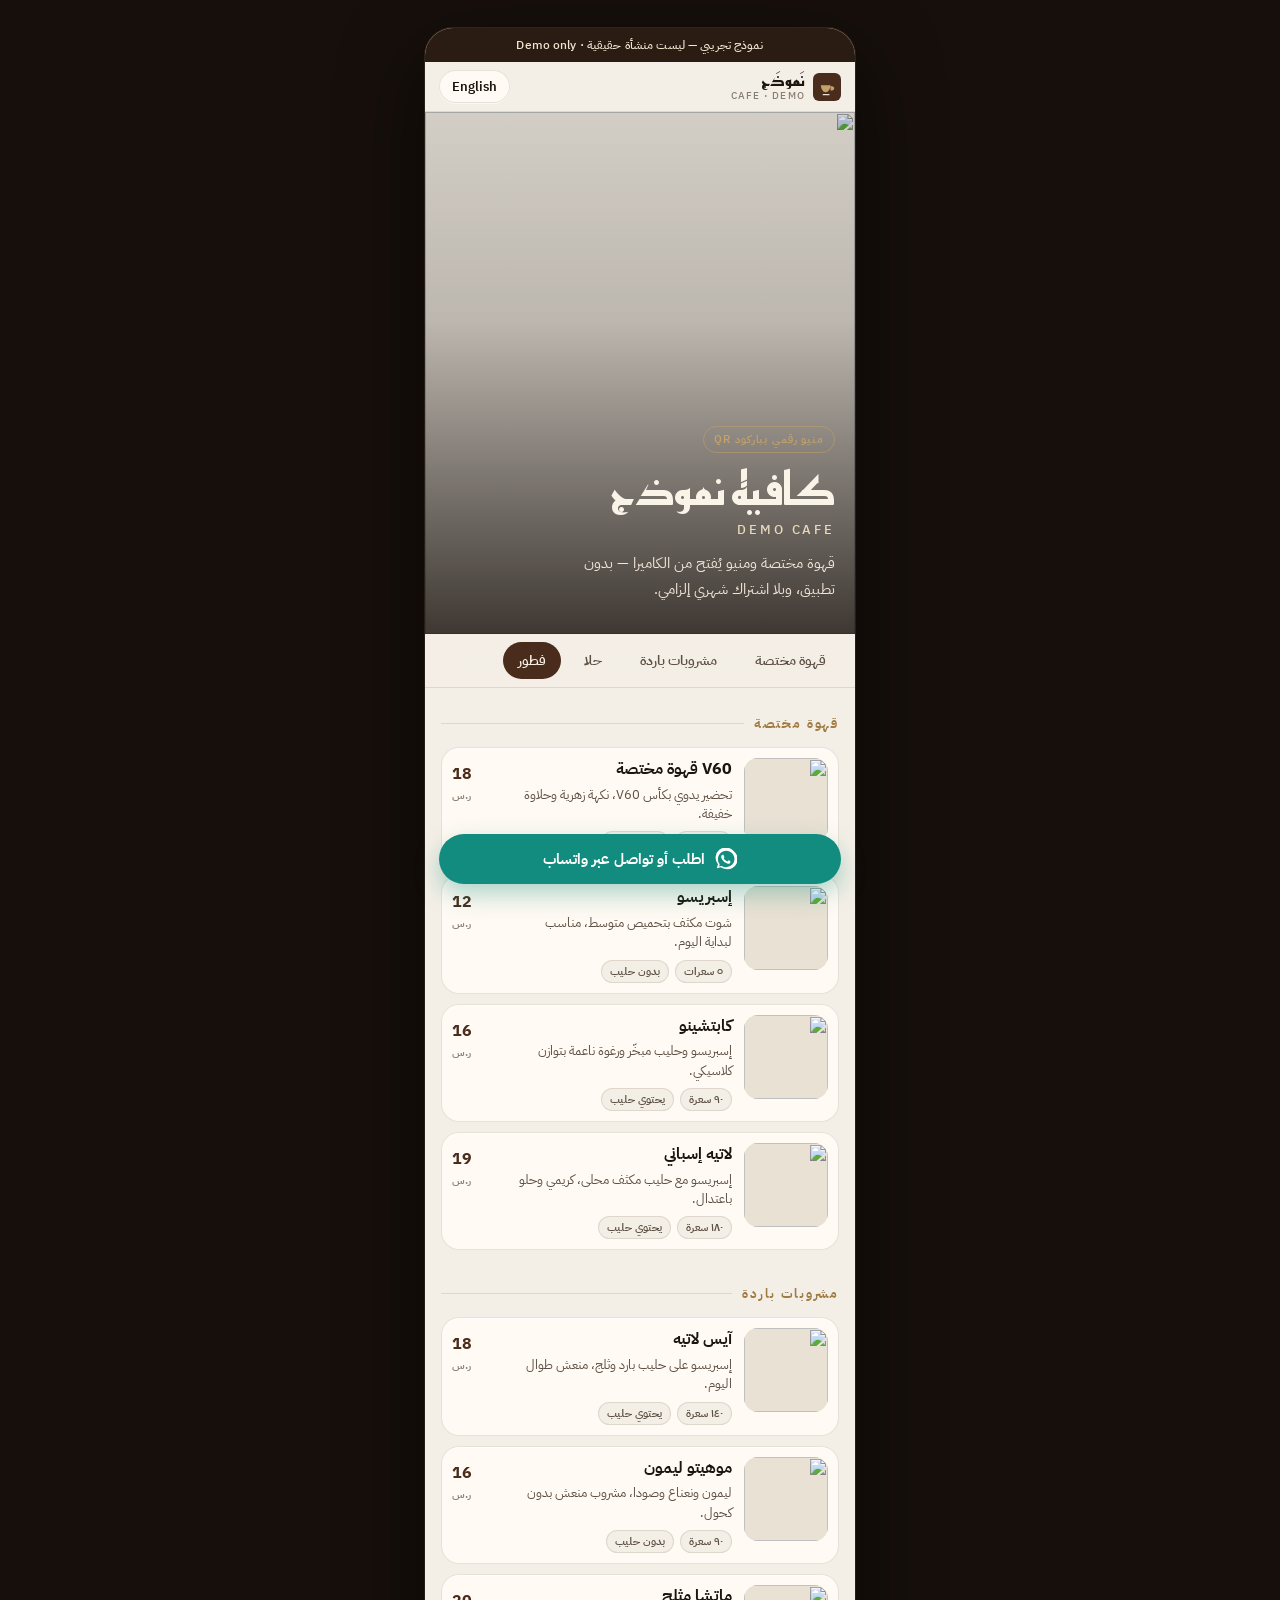
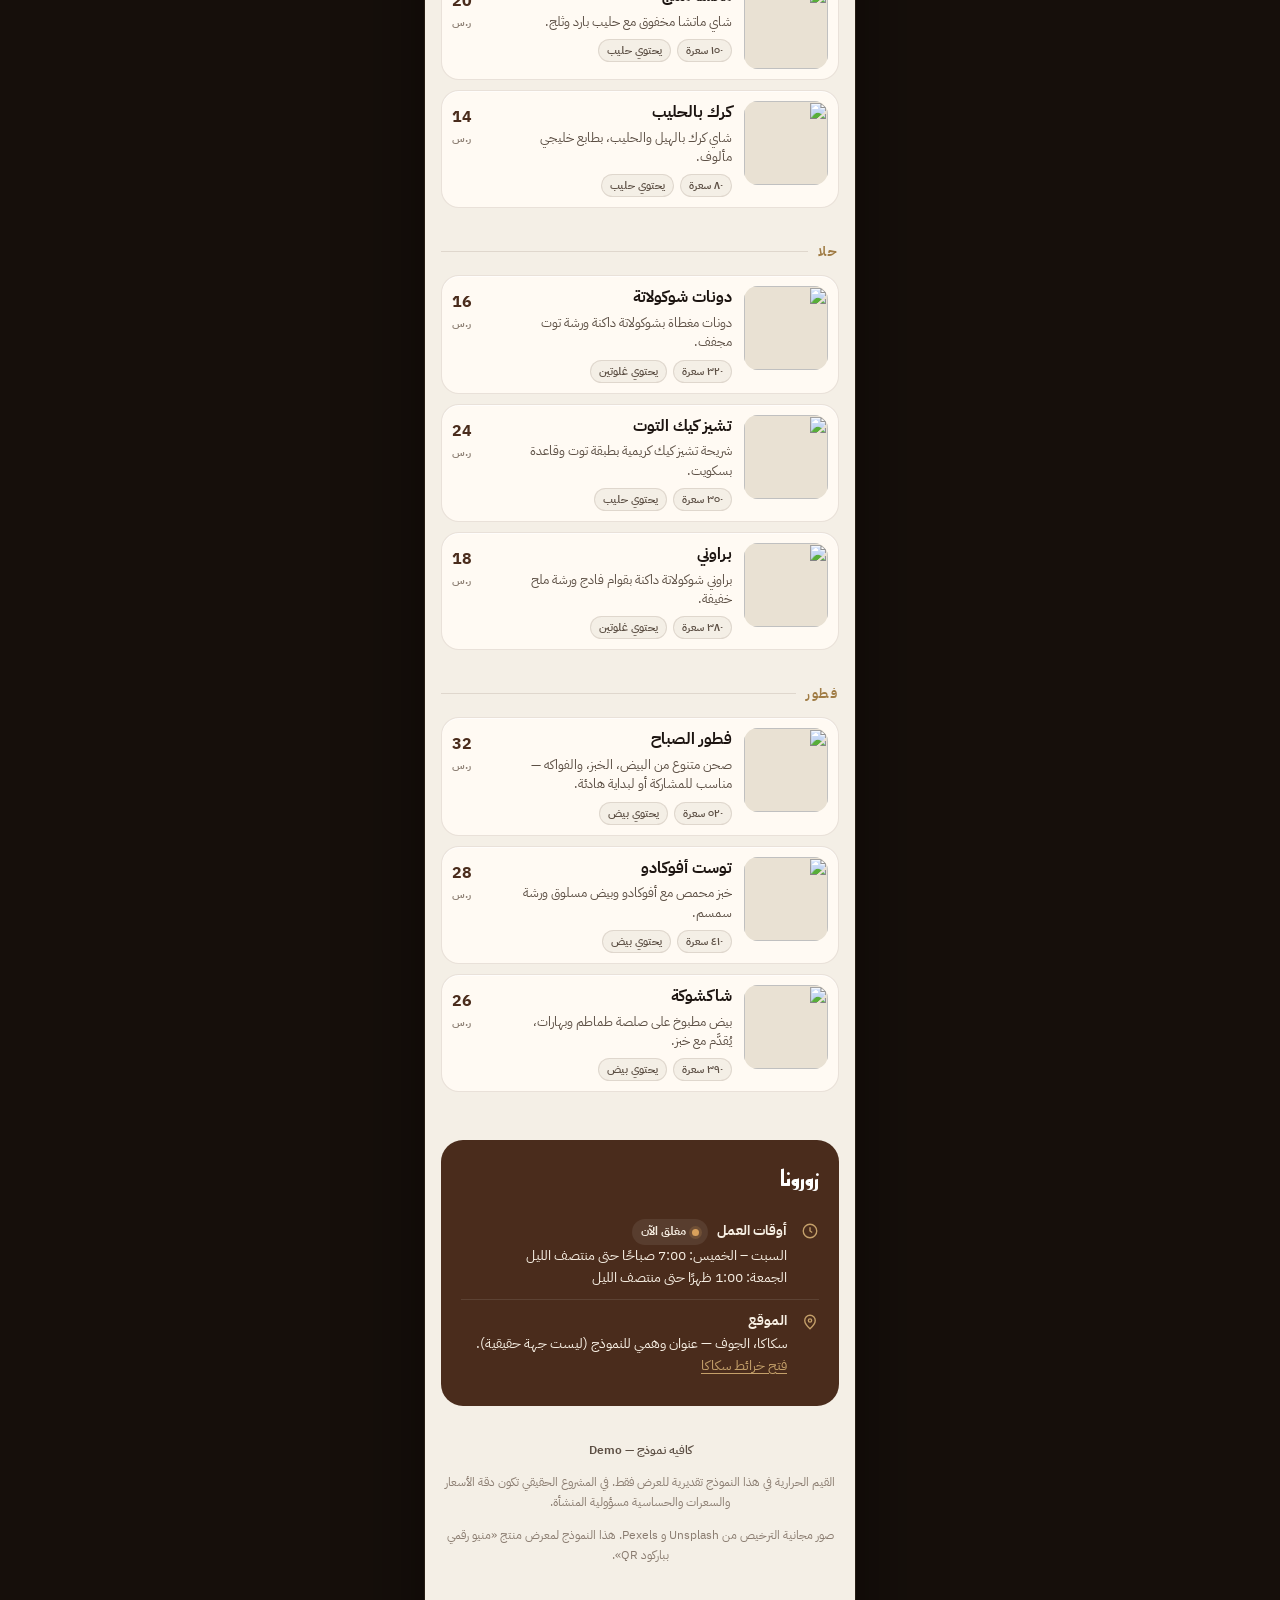
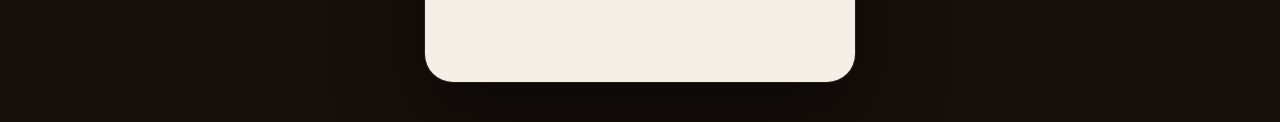
==== index.html @ 4fb21ef9 "Add QR menu demo page, styles, script, and README" ====
<!DOCTYPE html>
<html lang="ar" dir="rtl">
<head>
  <meta charset="utf-8">
  <meta name="viewport" content="width=device-width, initial-scale=1, viewport-fit=cover">
  <meta name="theme-color" content="#2a1b13">
  <meta name="description" content="نموذج حي لمنيو رقمي بباركود QR — كافيه نموذج (تجريبي، ليست منشأة حقيقية).">
  <title data-ar="كافيه نموذج — منيو تجريبي" data-en="Namothaj Cafe — Demo Menu">كافيه نموذج — منيو تجريبي</title>
  <link rel="icon" href="favicon.svg" type="image/svg+xml">
  <link rel="preconnect" href="https://fonts.googleapis.com">
  <link rel="preconnect" href="https://fonts.gstatic.com" crossorigin>
  <link href="https://fonts.googleapis.com/css2?family=IBM+Plex+Sans+Arabic:wght@400;500;600;700&family=IBM+Plex+Sans:wght@400;500;600;700&family=Reem+Kufi:wght@500;600;700&display=swap" rel="stylesheet">
  <link rel="stylesheet" href="css/styles.css">
</head>
<body>
  <div class="app">
    <div class="demo-banner" data-ar="نموذج تجريبي — ليست منشأة حقيقية · Demo only" data-en="Demo only — not a real venue · نموذج تجريبي">نموذج تجريبي — ليست منشأة حقيقية · Demo only</div>

    <header class="topbar">
      <a class="brand" href="#top" id="top">
        <svg class="brand-mark" viewBox="0 0 64 64" aria-hidden="true">
          <rect width="64" height="64" rx="14" fill="#4A2C1C"/>
          <path fill="#C4A06A" d="M18 28h22c0 8-5 16-11 16s-11-8-11-16zm22 2h3.5c3 0 5 2.2 5 5s-2 5-5 5H40"/>
          <rect x="22" y="48" width="16" height="3" rx="1.5" fill="#E8E0D2"/>
        </svg>
        <span class="brand-name">
          <span data-ar="نَموذَج" data-en="Namothaj">نَموذَج</span>
          <small>CAFE · DEMO</small>
        </span>
      </a>
      <button type="button" class="lang-toggle" id="lang-toggle" aria-pressed="false" data-ar="English" data-en="العربية" data-ar-aria="Switch to English" data-en-aria="التبديل إلى العربية">English</button>
    </header>

    <section class="hero">
      <img class="hero-bg" src="images/hero.jpg" alt="" width="1200" height="1500">
      <div>
        <span class="hero-kicker" data-ar="منيو رقمي بباركود QR" data-en="Digital QR menu">منيو رقمي بباركود QR</span>
        <h1 data-ar="كافيه نموذج" data-en="Namothaj Cafe">كافيه نموذج</h1>
        <p class="subname">DEMO CAFE</p>
        <p class="lead" data-ar="قهوة مختصة ومنيو يُفتح من الكاميرا — بدون تطبيق، وبلا اشتراك شهري إلزامي." data-en="Specialty coffee and a menu that opens from your camera — no app, and no mandatory monthly fee.">قهوة مختصة ومنيو يُفتح من الكاميرا — بدون تطبيق، وبلا اشتراك شهري إلزامي.</p>
      </div>
    </section>

    <nav class="cats" aria-label="أقسام المنيو">
      <div class="cats-row">
        <a href="#coffee" class="is-active" data-ar="قهوة مختصة" data-en="Specialty coffee">قهوة مختصة</a>
        <a href="#cold" data-ar="مشروبات باردة" data-en="Cold drinks">مشروبات باردة</a>
        <a href="#dessert" data-ar="حلا" data-en="Desserts">حلا</a>
        <a href="#breakfast" data-ar="فطور" data-en="Breakfast">فطور</a>
      </div>
    </nav>

    <main>
      <section class="section" id="coffee">
        <h2 data-ar="قهوة مختصة" data-en="Specialty coffee">قهوة مختصة</h2>

        <article class="item">
          <img src="images/v60.jpg" alt="" width="720" height="720" loading="eager">
          <div class="item-body">
            <h3 data-ar="V60 قهوة مختصة" data-en="V60 pour-over">V60 قهوة مختصة</h3>
            <p data-ar="تحضير يدوي بكأس V60، نكهة زهرية وحلاوة خفيفة." data-en="Hand-brewed in a V60, floral with a gentle sweetness.">تحضير يدوي بكأس V60، نكهة زهرية وحلاوة خفيفة.</p>
            <div class="meta">
              <span class="kcal"><span data-ar="٥ سعرات" data-en="5 kcal">٥ سعرات</span></span>
              <span class="tag" data-ar="بدون حليب" data-en="Dairy-free">بدون حليب</span>
            </div>
          </div>
          <div class="price">18<span class="unit" data-ar="ر.س" data-en="SAR">ر.س</span></div>
        </article>

        <article class="item">
          <img src="images/espresso.jpg" alt="" width="720" height="720" loading="lazy">
          <div class="item-body">
            <h3 data-ar="إسبريسو" data-en="Espresso">إسبريسو</h3>
            <p data-ar="شوت مكثف بتحميص متوسط، مناسب لبداية اليوم." data-en="A concentrated shot with a medium roast, made for the start of the day.">شوت مكثف بتحميص متوسط، مناسب لبداية اليوم.</p>
            <div class="meta">
              <span class="kcal"><span data-ar="٥ سعرات" data-en="5 kcal">٥ سعرات</span></span>
              <span class="tag" data-ar="بدون حليب" data-en="Dairy-free">بدون حليب</span>
            </div>
          </div>
          <div class="price">12<span class="unit" data-ar="ر.س" data-en="SAR">ر.س</span></div>
        </article>

        <article class="item">
          <img src="images/cappuccino.jpg" alt="" width="720" height="720" loading="lazy">
          <div class="item-body">
            <h3 data-ar="كابتشينو" data-en="Cappuccino">كابتشينو</h3>
            <p data-ar="إسبريسو وحليب مبخّر ورغوة ناعمة بتوازن كلاسيكي." data-en="Espresso, steamed milk, and soft foam in a classic balance.">إسبريسو وحليب مبخّر ورغوة ناعمة بتوازن كلاسيكي.</p>
            <div class="meta">
              <span class="kcal"><span data-ar="٩٠ سعرة" data-en="90 kcal">٩٠ سعرة</span></span>
              <span class="tag" data-ar="يحتوي حليب" data-en="Contains milk">يحتوي حليب</span>
            </div>
          </div>
          <div class="price">16<span class="unit" data-ar="ر.س" data-en="SAR">ر.س</span></div>
        </article>

        <article class="item">
          <img src="images/spanish-latte.jpg" alt="" width="720" height="720" loading="lazy">
          <div class="item-body">
            <h3 data-ar="لاتيه إسباني" data-en="Spanish latte">لاتيه إسباني</h3>
            <p data-ar="إسبريسو مع حليب مكثف محلى، كريمي وحلو باعتدال." data-en="Espresso with sweetened condensed milk — creamy and gently sweet.">إسبريسو مع حليب مكثف محلى، كريمي وحلو باعتدال.</p>
            <div class="meta">
              <span class="kcal"><span data-ar="١٨٠ سعرة" data-en="180 kcal">١٨٠ سعرة</span></span>
              <span class="tag" data-ar="يحتوي حليب" data-en="Contains milk">يحتوي حليب</span>
            </div>
          </div>
          <div class="price">19<span class="unit" data-ar="ر.س" data-en="SAR">ر.س</span></div>
        </article>
      </section>

      <section class="section" id="cold">
        <h2 data-ar="مشروبات باردة" data-en="Cold drinks">مشروبات باردة</h2>

        <article class="item">
          <img src="images/iced-latte.jpg" alt="" width="720" height="720" loading="lazy">
          <div class="item-body">
            <h3 data-ar="آيس لاتيه" data-en="Iced latte">آيس لاتيه</h3>
            <p data-ar="إسبريسو على حليب بارد وثلج، منعش طوال اليوم." data-en="Espresso over cold milk and ice — refreshing all day.">إسبريسو على حليب بارد وثلج، منعش طوال اليوم.</p>
            <div class="meta">
              <span class="kcal"><span data-ar="١٤٠ سعرة" data-en="140 kcal">١٤٠ سعرة</span></span>
              <span class="tag" data-ar="يحتوي حليب" data-en="Contains milk">يحتوي حليب</span>
            </div>
          </div>
          <div class="price">18<span class="unit" data-ar="ر.س" data-en="SAR">ر.س</span></div>
        </article>

        <article class="item">
          <img src="images/berry.jpg" alt="" width="720" height="720" loading="lazy">
          <div class="item-body">
            <h3 data-ar="موهيتو ليمون" data-en="Lemon mint cooler">موهيتو ليمون</h3>
            <p data-ar="ليمون ونعناع وصودا، مشروب منعش بدون كحول." data-en="Lemon, mint, and soda — a refreshing non-alcoholic cooler.">ليمون ونعناع وصودا، مشروب منعش بدون كحول.</p>
            <div class="meta">
              <span class="kcal"><span data-ar="٩٠ سعرة" data-en="90 kcal">٩٠ سعرة</span></span>
              <span class="tag" data-ar="بدون حليب" data-en="Dairy-free">بدون حليب</span>
            </div>
          </div>
          <div class="price">16<span class="unit" data-ar="ر.س" data-en="SAR">ر.س</span></div>
        </article>

        <article class="item">
          <img src="images/matcha.jpg" alt="" width="720" height="720" loading="lazy">
          <div class="item-body">
            <h3 data-ar="ماتشا مثلج" data-en="Iced matcha">ماتشا مثلج</h3>
            <p data-ar="شاي ماتشا مخفوق مع حليب بارد وثلج." data-en="Whisked matcha with cold milk and ice.">شاي ماتشا مخفوق مع حليب بارد وثلج.</p>
            <div class="meta">
              <span class="kcal"><span data-ar="١٥٠ سعرة" data-en="150 kcal">١٥٠ سعرة</span></span>
              <span class="tag" data-ar="يحتوي حليب" data-en="Contains milk">يحتوي حليب</span>
            </div>
          </div>
          <div class="price">20<span class="unit" data-ar="ر.س" data-en="SAR">ر.س</span></div>
        </article>

        <article class="item">
          <img src="images/karak.jpg" alt="" width="720" height="720" loading="lazy">
          <div class="item-body">
            <h3 data-ar="كرك بالحليب" data-en="Karak chai">كرك بالحليب</h3>
            <p data-ar="شاي كرك بالهيل والحليب، بطابع خليجي مألوف." data-en="Karak tea with cardamom and milk, in a familiar Gulf style.">شاي كرك بالهيل والحليب، بطابع خليجي مألوف.</p>
            <div class="meta">
              <span class="kcal"><span data-ar="٨٠ سعرة" data-en="80 kcal">٨٠ سعرة</span></span>
              <span class="tag" data-ar="يحتوي حليب" data-en="Contains milk">يحتوي حليب</span>
            </div>
          </div>
          <div class="price">14<span class="unit" data-ar="ر.س" data-en="SAR">ر.س</span></div>
        </article>
      </section>

      <section class="section" id="dessert">
        <h2 data-ar="حلا" data-en="Desserts">حلا</h2>

        <article class="item">
          <img src="images/donuts.jpg" alt="" width="720" height="720" loading="lazy">
          <div class="item-body">
            <h3 data-ar="دونات شوكولاتة" data-en="Chocolate donut">دونات شوكولاتة</h3>
            <p data-ar="دونات مغطاة بشوكولاتة داكنة ورشة توت مجفف." data-en="A donut coated in dark chocolate with a sprinkle of dried berry.">دونات مغطاة بشوكولاتة داكنة ورشة توت مجفف.</p>
            <div class="meta">
              <span class="kcal"><span data-ar="٣٢٠ سعرة" data-en="320 kcal">٣٢٠ سعرة</span></span>
              <span class="tag" data-ar="يحتوي غلوتين" data-en="Contains gluten">يحتوي غلوتين</span>
            </div>
          </div>
          <div class="price">16<span class="unit" data-ar="ر.س" data-en="SAR">ر.س</span></div>
        </article>

        <article class="item">
          <img src="images/cheesecake.jpg" alt="" width="720" height="720" loading="lazy">
          <div class="item-body">
            <h3 data-ar="تشيز كيك التوت" data-en="Berry cheesecake">تشيز كيك التوت</h3>
            <p data-ar="شريحة تشيز كيك كريمية بطبقة توت وقاعدة بسكويت." data-en="A creamy cheesecake slice with a berry topping and biscuit base.">شريحة تشيز كيك كريمية بطبقة توت وقاعدة بسكويت.</p>
            <div class="meta">
              <span class="kcal"><span data-ar="٣٥٠ سعرة" data-en="350 kcal">٣٥٠ سعرة</span></span>
              <span class="tag" data-ar="يحتوي حليب" data-en="Contains milk">يحتوي حليب</span>
            </div>
          </div>
          <div class="price">24<span class="unit" data-ar="ر.س" data-en="SAR">ر.س</span></div>
        </article>

        <article class="item">
          <img src="images/brownie.jpg" alt="" width="720" height="720" loading="lazy">
          <div class="item-body">
            <h3 data-ar="براوني" data-en="Brownie">براوني</h3>
            <p data-ar="براوني شوكولاتة داكنة بقوام فادج ورشة ملح خفيفة." data-en="A dark chocolate fudge brownie with a light pinch of salt.">براوني شوكولاتة داكنة بقوام فادج ورشة ملح خفيفة.</p>
            <div class="meta">
              <span class="kcal"><span data-ar="٣٨٠ سعرة" data-en="380 kcal">٣٨٠ سعرة</span></span>
              <span class="tag" data-ar="يحتوي غلوتين" data-en="Contains gluten">يحتوي غلوتين</span>
            </div>
          </div>
          <div class="price">18<span class="unit" data-ar="ر.س" data-en="SAR">ر.س</span></div>
        </article>
      </section>

      <section class="section" id="breakfast">
        <h2 data-ar="فطور" data-en="Breakfast">فطور</h2>

        <article class="item">
          <img src="images/breakfast.jpg" alt="" width="720" height="720" loading="lazy">
          <div class="item-body">
            <h3 data-ar="فطور الصباح" data-en="Morning breakfast">فطور الصباح</h3>
            <p data-ar="صحن متنوع من البيض، الخبز، والفواكه — مناسب للمشاركة أو لبداية هادئة." data-en="A mixed plate of eggs, bread, and fruit — good to share or to start slowly.">صحن متنوع من البيض، الخبز، والفواكه — مناسب للمشاركة أو لبداية هادئة.</p>
            <div class="meta">
              <span class="kcal"><span data-ar="٥٢٠ سعرة" data-en="520 kcal">٥٢٠ سعرة</span></span>
              <span class="tag" data-ar="يحتوي بيض" data-en="Contains egg">يحتوي بيض</span>
            </div>
          </div>
          <div class="price">32<span class="unit" data-ar="ر.س" data-en="SAR">ر.س</span></div>
        </article>

        <article class="item">
          <img src="images/avocado.jpg" alt="" width="720" height="720" loading="lazy">
          <div class="item-body">
            <h3 data-ar="توست أفوكادو" data-en="Avocado toast">توست أفوكادو</h3>
            <p data-ar="خبز محمص مع أفوكادو وبيض مسلوق ورشة سمسم." data-en="Toasted bread with avocado, boiled egg, and a sprinkle of sesame.">خبز محمص مع أفوكادو وبيض مسلوق ورشة سمسم.</p>
            <div class="meta">
              <span class="kcal"><span data-ar="٤١٠ سعرة" data-en="410 kcal">٤١٠ سعرة</span></span>
              <span class="tag" data-ar="يحتوي بيض" data-en="Contains egg">يحتوي بيض</span>
            </div>
          </div>
          <div class="price">28<span class="unit" data-ar="ر.س" data-en="SAR">ر.س</span></div>
        </article>

        <article class="item">
          <img src="images/shakshuka.jpg" alt="" width="720" height="720" loading="lazy">
          <div class="item-body">
            <h3 data-ar="شاكشوكة" data-en="Shakshuka">شاكشوكة</h3>
            <p data-ar="بيض مطبوخ على صلصة طماطم وبهارات، يُقدَّم مع خبز." data-en="Eggs simmered in a spiced tomato sauce, served with bread.">بيض مطبوخ على صلصة طماطم وبهارات، يُقدَّم مع خبز.</p>
            <div class="meta">
              <span class="kcal"><span data-ar="٣٩٠ سعرة" data-en="390 kcal">٣٩٠ سعرة</span></span>
              <span class="tag" data-ar="يحتوي بيض" data-en="Contains egg">يحتوي بيض</span>
            </div>
          </div>
          <div class="price">26<span class="unit" data-ar="ر.س" data-en="SAR">ر.س</span></div>
        </article>
      </section>
    </main>

    <section class="info" id="visit" aria-labelledby="visit-title">
      <h2 id="visit-title" data-ar="زورونا" data-en="Visit us">زورونا</h2>
      <div class="info-row">
        <svg width="18" height="18" viewBox="0 0 24 24" fill="none" stroke="currentColor" stroke-width="1.8" aria-hidden="true"><circle cx="12" cy="12" r="9"/><path d="M12 7v5l3 2"/></svg>
        <div>
          <div>
            <strong data-ar="أوقات العمل" data-en="Opening hours">أوقات العمل</strong>
            <span class="status" id="open-status"><span class="dot"></span><span class="label">مفتوح الآن</span></span>
          </div>
          <div data-ar="السبت – الخميس: 7:00 صباحًا حتى منتصف الليل" data-en="Saturday–Thursday: 7:00 AM – midnight">السبت – الخميس: 7:00 صباحًا حتى منتصف الليل</div>
          <div data-ar="الجمعة: 1:00 ظهرًا حتى منتصف الليل" data-en="Friday: 1:00 PM – midnight">الجمعة: 1:00 ظهرًا حتى منتصف الليل</div>
        </div>
      </div>
      <div class="info-row">
        <svg width="18" height="18" viewBox="0 0 24 24" fill="none" stroke="currentColor" stroke-width="1.8" aria-hidden="true"><path d="M12 21s7-6.2 7-11a7 7 0 1 0-14 0c0 4.8 7 11 7 11z"/><circle cx="12" cy="10" r="2.2"/></svg>
        <div>
          <strong data-ar="الموقع" data-en="Location">الموقع</strong>
          <div data-ar="سكاكا، الجوف — عنوان وهمي للنموذج (ليست جهة حقيقية)." data-en="Sakaka, Al-Jawf — a fictional demo location (not a real venue).">سكاكا، الجوف — عنوان وهمي للنموذج (ليست جهة حقيقية).</div>
          <a href="https://www.google.com/maps/search/?api=1&query=Sakaka%2C%20Al%20Jawf%2C%20Saudi%20Arabia" target="_blank" rel="noopener noreferrer" data-ar="فتح خرائط سكاكا" data-en="Open Sakaka on Maps">فتح خرائط سكاكا</a>
        </div>
      </div>
    </section>

    <footer class="site-footer">
      <p><strong data-ar="كافيه نموذج — Demo" data-en="Namothaj Cafe — Demo">كافيه نموذج — Demo</strong></p>
      <p data-ar="القيم الحرارية في هذا النموذج تقديرية للعرض فقط. في المشروع الحقيقي تكون دقة الأسعار والسعرات والحساسية مسؤولية المنشأة." data-en="Calorie values in this demo are estimates for display only. In a real project, the accuracy of prices, calories, and allergens is the venue’s responsibility.">القيم الحرارية في هذا النموذج تقديرية للعرض فقط. في المشروع الحقيقي تكون دقة الأسعار والسعرات والحساسية مسؤولية المنشأة.</p>
      <p data-ar="صور مجانية الترخيص من Unsplash و Pexels. هذا النموذج لمعرض منتج «منيو رقمي بباركود QR»." data-en="Photos are free-licensed from Unsplash and Pexels. This page is a product demo for a digital QR menu.">صور مجانية الترخيص من Unsplash و Pexels. هذا النموذج لمعرض منتج «منيو رقمي بباركود QR».</p>
    </footer>
  </div>

  <button type="button" class="wa-bar" data-open-wa data-ar-aria="طلب أو تواصل عبر واتساب" data-en-aria="Order or contact via WhatsApp">
    <svg width="22" height="22" viewBox="0 0 24 24" fill="currentColor" aria-hidden="true"><path d="M20.5 3.5A11 11 0 0 0 3.2 17.8L2 22l4.3-1.1A11 11 0 0 0 12 23a11 11 0 0 0 8.5-19.5zM12 21a9 9 0 0 1-4.6-1.3l-.3-.2-2.6.7.7-2.5-.2-.3A9 9 0 1 1 12 21zm5-6.7c-.3-.1-1.6-.8-1.8-.9s-.4-.1-.6.1-.7.9-.8 1-.3.2-.6 0a7.3 7.3 0 0 1-2.1-1.3 8 8 0 0 1-1.5-1.8c-.2-.3 0-.4.1-.6l.3-.3.2-.3a.5.5 0 0 0 0-.5c0-.1-.6-1.4-.8-1.9s-.4-.4-.6-.4h-.5a1 1 0 0 0-.7.3 2.9 2.9 0 0 0-.9 2.2 5 5 0 0 0 1.1 2.6 11.4 11.4 0 0 0 4.4 3.9 5 5 0 0 0 2.3.7 2.8 2.8 0 0 0 1.8-.6 2.3 2.3 0 0 0 .5-1.6c0-.2 0-.3-.2-.4z"/></svg>
    <span data-ar="اطلب أو تواصل عبر واتساب" data-en="Order or message on WhatsApp">اطلب أو تواصل عبر واتساب</span>
  </button>

  <div class="modal-backdrop" id="wa-modal" aria-hidden="true" role="dialog" aria-modal="true" aria-labelledby="wa-title">
    <div class="modal">
      <div class="grab" aria-hidden="true"></div>
      <h3 id="wa-title" data-ar="نموذج تجريبي" data-en="This is a demo">نموذج تجريبي</h3>
      <p data-ar="هذا كافيه وهمي للعرض. في المنيو الحقيقي يفتح الزر محادثة واتساب الخاصة بالمحل مباشرة، من غير أن ينزّل الزبون تطبيقًا إضافيًا." data-en="This cafe is fictional and for display only. On a real menu, this button opens the venue’s WhatsApp chat directly — no extra app to install.">هذا كافيه وهمي للعرض. في المنيو الحقيقي يفتح الزر محادثة واتساب الخاصة بالمحل مباشرة، من غير أن ينزّل الزبون تطبيقًا إضافيًا.</p>
      <div class="modal-actions">
        <a class="btn-wa" href="https://wa.me/?text=%D9%85%D8%B1%D8%AD%D8%A8%D8%A7%D8%8C%20%D8%A3%D8%B1%D9%8A%D8%AF%20%D8%A7%D9%84%D8%B7%D9%84%D8%A8%20%D9%85%D9%86%20%D9%85%D9%86%D9%8A%D9%88%20%D9%83%D8%A7%D9%81%D9%8A%D9%87%20%D9%86%D9%85%D9%88%D8%B0%D8%AC%20(%D9%86%D9%85%D9%88%D8%B0%D8%AC%20%D8%AA%D8%AC%D8%B1%D9%8A%D8%A8%D9%8A)" target="_blank" rel="noopener noreferrer" data-ar="تجربة واتساب" data-en="Try WhatsApp">تجربة واتساب</a>
        <button type="button" class="btn-ghost" data-close-wa data-ar="إغلاق" data-en="Close">إغلاق</button>
      </div>
    </div>
  </div>

  <script src="js/images-1.js"></script>
  <script src="js/images-2.js"></script>
  <script src="js/images-3.js"></script>
  <script src="js/app.js"></script>
</body>
</html>
---- css/styles.css ----
/* كافيه نموذج — Demo QR menu */
:root {
  --paper: #f4efe6;
  --paper-2: #e9e1d3;
  --foam: #fffaf3;
  --ink: #1c1410;
  --ink-2: #5c4f44;
  --ink-3: #8a7c70;
  --coffee: #4a2c1c;
  --coffee-deep: #2a1b13;
  --gold: #c4a06a;
  --gold-2: #a07c45;
  --line: rgba(74, 44, 28, 0.12);
  --wa: #128c7e;
  --radius: 18px;
  --font: "IBM Plex Sans Arabic", "IBM Plex Sans", "Segoe UI", Tahoma, sans-serif;
  --display: "Reem Kufi", "IBM Plex Sans Arabic", sans-serif;
}

*, *::before, *::after { box-sizing: border-box; }
html { scroll-behavior: smooth; }
html, body { margin: 0; padding: 0; }
body {
  font-family: var(--font);
  color: var(--ink);
  background: #160f0b;
  -webkit-font-smoothing: antialiased;
  text-rendering: optimizeLegibility;
}
img { max-width: 100%; display: block; }
button, a { font-family: inherit; }
:focus-visible { outline: 2px solid var(--gold-2); outline-offset: 3px; }

.app {
  width: min(100%, 430px);
  margin: 0 auto;
  min-height: 100vh;
  background: var(--paper);
  position: relative;
  padding-bottom: 96px;
}
@media (min-width: 520px) {
  body { padding: 28px 0 40px; }
  .app {
    border-radius: 28px;
    box-shadow: 0 30px 80px rgba(0,0,0,.5), 0 0 0 1px rgba(196,160,106,.18);
    min-height: calc(100vh - 68px);
    overflow: clip;
  }
}

/* Banner */
.demo-banner {
  background: var(--coffee-deep);
  color: #f3e6d0;
  text-align: center;
  font-size: 12px;
  font-weight: 500;
  letter-spacing: .01em;
  padding: 8px 16px;
  position: sticky;
  top: 0;
  z-index: 40;
}

/* Top bar */
.topbar {
  position: sticky;
  top: 32px;
  z-index: 30;
  display: flex;
  align-items: center;
  justify-content: space-between;
  gap: 12px;
  padding: 8px 14px;
  background: color-mix(in srgb, var(--paper) 86%, transparent);
  backdrop-filter: blur(16px);
  -webkit-backdrop-filter: blur(16px);
  border-bottom: 1px solid var(--line);
}
.brand {
  display: flex;
  align-items: center;
  gap: 8px;
  text-decoration: none;
  color: inherit;
  min-width: 0;
}
.brand-mark {
  width: 28px; height: 28px; flex: none;
}
.brand-name {
  font-family: var(--display);
  font-weight: 700;
  font-size: 17px;
  line-height: 1;
}
.brand-name small {
  display: block;
  font-family: var(--font);
  font-weight: 500;
  font-size: 10px;
  color: var(--ink-3);
  letter-spacing: .12em;
  margin-top: 2px;
}
.lang-toggle {
  appearance: none;
  border: 1px solid var(--line);
  background: var(--foam);
  color: var(--ink);
  border-radius: 999px;
  padding: 6px 12px;
  font-size: 13px;
  font-weight: 600;
  cursor: pointer;
  box-shadow: 0 1px 0 rgba(255,255,255,.6);
}
.lang-toggle:hover { border-color: var(--gold); }

/* Hero */
.hero {
  position: relative;
  min-height: 58vh;
  min-height: 58dvh;
  display: flex;
  align-items: flex-end;
  padding: 28px 20px 32px;
  color: #faf3e8;
  isolation: isolate;
  overflow: hidden;
}
.hero-bg {
  position: absolute;
  inset: 0;
  width: 100%; height: 100%;
  object-fit: cover;
  object-position: center 30%;
  z-index: -2;
}
.hero::after {
  content: "";
  position: absolute;
  inset: 0;
  z-index: -1;
  background:
    linear-gradient(180deg, rgba(22,15,11,.15) 0%, rgba(22,15,11,.25) 40%, rgba(22,15,11,.82) 100%);
}
.hero-kicker {
  display: inline-block;
  border: 1px solid rgba(196,160,106,.55);
  color: var(--gold);
  font-size: 11px;
  font-weight: 600;
  letter-spacing: .08em;
  padding: 4px 10px;
  border-radius: 999px;
  margin-bottom: 10px;
}
.hero h1 {
  font-family: var(--display);
  font-size: clamp(36px, 10vw, 46px);
  font-weight: 700;
  margin: 0 0 4px;
  line-height: 1.15;
}
.hero .subname {
  font-size: 13px;
  letter-spacing: .22em;
  text-transform: uppercase;
  color: #ead9bc;
  font-weight: 500;
  margin: 0 0 12px;
}
.hero p.lead {
  margin: 0;
  font-size: 15px;
  line-height: 1.7;
  color: #f0e6d6;
  max-width: 28ch;
}

/* Category nav */
.cats {
  position: sticky;
  top: 80px;
  z-index: 20;
  background: color-mix(in srgb, var(--paper) 94%, transparent);
  backdrop-filter: blur(14px);
  -webkit-backdrop-filter: blur(14px);
  border-bottom: 1px solid var(--line);
  padding: 8px 0;
}
.cats-row {
  display: flex;
  gap: 8px;
  overflow-x: auto;
  padding: 0 14px;
  scrollbar-width: none;
  -webkit-overflow-scrolling: touch;
}
.cats-row::-webkit-scrollbar { display: none; }
.cats a {
  flex: none;
  text-decoration: none;
  color: var(--ink-2);
  background: transparent;
  border: 1px solid transparent;
  padding: 7px 14px;
  border-radius: 999px;
  font-size: 13.5px;
  font-weight: 600;
  white-space: nowrap;
}
.cats a:hover { background: var(--paper-2); }
.cats a.is-active {
  background: var(--coffee);
  color: #faf3e8;
}

/* Sections */
main { padding: 8px 0 12px; }
.section {
  padding: 18px 16px 6px;
}
.section h2 {
  margin: 0 0 14px;
  font-size: 13px;
  font-weight: 700;
  letter-spacing: .14em;
  text-transform: uppercase;
  color: var(--gold-2);
  display: flex;
  align-items: center;
  gap: 10px;
}
.section h2::after {
  content: "";
  flex: 1;
  height: 1px;
  background: var(--line);
}

.item {
  display: grid;
  grid-template-columns: 84px 1fr auto;
  gap: 12px;
  align-items: start;
  background: var(--foam);
  border: 1px solid var(--line);
  border-radius: var(--radius);
  padding: 10px;
  margin-bottom: 10px;
  box-shadow: 0 1px 0 rgba(255,255,255,.7) inset;
}
.item img {
  width: 84px;
  height: 84px;
  border-radius: 14px;
  object-fit: cover;
  background: var(--paper-2);
}
.item-body h3 {
  margin: 1px 0 4px;
  font-size: 16px;
  font-weight: 650;
  line-height: 1.35;
}
.item-body p {
  margin: 0 0 8px;
  font-size: 12.5px;
  line-height: 1.55;
  color: var(--ink-2);
}
.meta {
  display: flex;
  flex-wrap: wrap;
  gap: 6px;
  align-items: center;
}
.kcal, .tag {
  font-size: 11px;
  font-weight: 600;
  color: var(--ink-2);
  background: var(--paper);
  border: 1px solid var(--line);
  border-radius: 999px;
  padding: 2px 8px;
}
.price {
  text-align: end;
  font-weight: 700;
  font-size: 16px;
  color: var(--coffee);
  white-space: nowrap;
  padding-top: 4px;
  min-width: 54px;
}
.price .unit {
  display: block;
  font-size: 11px;
  font-weight: 600;
  color: var(--ink-3);
  margin-top: 1px;
}

/* Info */
.info {
  margin: 20px 16px 0;
  background: var(--coffee);
  color: #f7efe3;
  border-radius: 22px;
  padding: 22px 20px 18px;
}
.info h2 {
  margin: 0 0 14px;
  font-family: var(--display);
  font-size: 22px;
  font-weight: 700;
  color: #fff;
}
.info-row {
  display: grid;
  grid-template-columns: 22px 1fr;
  gap: 10px;
  align-items: start;
  padding: 10px 0;
  border-top: 1px solid rgba(255,255,255,.1);
  font-size: 14px;
  line-height: 1.6;
}
.info-row:first-of-type { border-top: 0; }
.info-row svg { margin-top: 3px; color: var(--gold); }
.info a { color: var(--gold); text-underline-offset: 3px; }
.status {
  display: inline-flex;
  align-items: center;
  gap: 6px;
  font-size: 12px;
  font-weight: 700;
  background: rgba(255,255,255,.08);
  border-radius: 999px;
  padding: 3px 9px;
  margin-inline-start: 6px;
  vertical-align: middle;
}
.status .dot {
  width: 7px; height: 7px; border-radius: 50%;
  background: #3dcf8e;
  box-shadow: 0 0 0 3px rgba(61,207,142,.18);
}
.status.is-closed .dot {
  background: #d9a15c;
  box-shadow: 0 0 0 3px rgba(217,161,92,.18);
}

footer.site-footer {
  padding: 22px 20px 8px;
  color: var(--ink-3);
  font-size: 12px;
  line-height: 1.7;
  text-align: center;
}
footer.site-footer strong { color: var(--ink-2); font-weight: 600; }

/* WhatsApp bar */
.wa-bar {
  position: fixed;
  bottom: 16px;
  left: 50%;
  transform: translateX(-50%);
  width: min(calc(100% - 28px), 402px);
  z-index: 50;
  display: flex;
  align-items: center;
  justify-content: center;
  gap: 10px;
  background: var(--wa);
  color: #fff;
  text-decoration: none;
  font-weight: 700;
  font-size: 15px;
  border: 0;
  cursor: pointer;
  border-radius: 999px;
  padding: 14px 18px;
  box-shadow: 0 10px 24px rgba(18,140,126,.35);
}
.wa-bar:hover { filter: brightness(1.06); }
.wa-bar svg { flex: none; }

/* Modal */
.modal-backdrop {
  position: fixed;
  inset: 0;
  background: rgba(16,10,7,.55);
  z-index: 80;
  display: none;
  align-items: flex-end;
  justify-content: center;
}
.modal-backdrop.is-open { display: flex; }
.modal {
  width: min(100%, 430px);
  background: var(--foam);
  color: var(--ink);
  border-radius: 24px 24px 0 0;
  padding: 18px 20px 28px;
  box-shadow: 0 -10px 40px rgba(0,0,0,.25);
}
.modal h3 { margin: 8px 0 8px; font-size: 20px; }
.modal p { margin: 0 0 16px; color: var(--ink-2); font-size: 14.5px; line-height: 1.7; }
.modal-actions { display: flex; gap: 8px; }
.modal-actions a, .modal-actions button {
  flex: 1;
  text-align: center;
  text-decoration: none;
  border-radius: 12px;
  padding: 12px 10px;
  font-weight: 700;
  font-size: 14px;
  border: 0;
  cursor: pointer;
}
.btn-wa { background: var(--wa); color: #fff; }
.btn-ghost { background: var(--paper-2); color: var(--ink); }
.grab {
  width: 40px; height: 4px; border-radius: 4px;
  background: var(--paper-2); margin: 0 auto 8px;
}

@media (prefers-reduced-motion: reduce) {
  html { scroll-behavior: auto; }
}

html[lang="en"] body { font-family: "IBM Plex Sans", "IBM Plex Sans Arabic", sans-serif; }
html[lang="en"] .hero h1,
html[lang="en"] .brand-name,
html[lang="en"] .info h2 { font-family: "IBM Plex Sans", sans-serif; letter-spacing: -0.02em; }
html[lang="en"] .hero .subname { letter-spacing: .18em; }
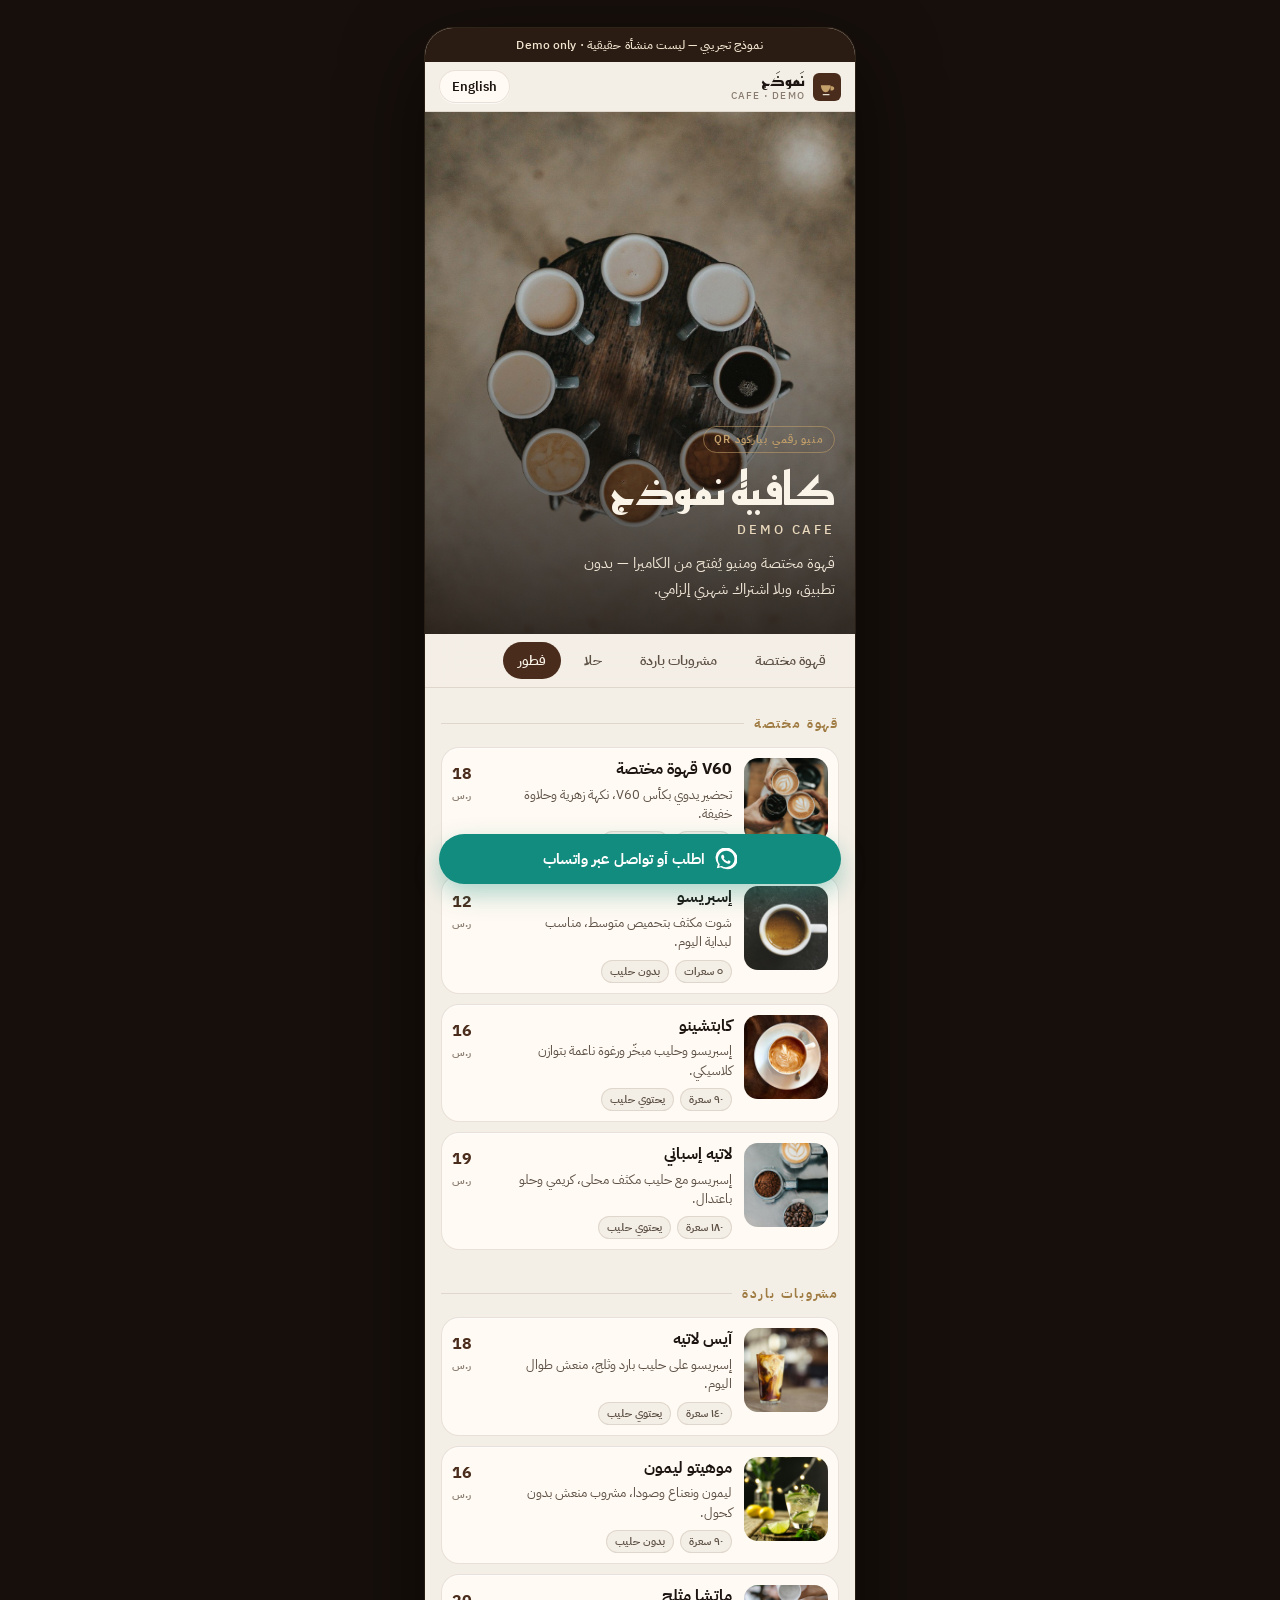
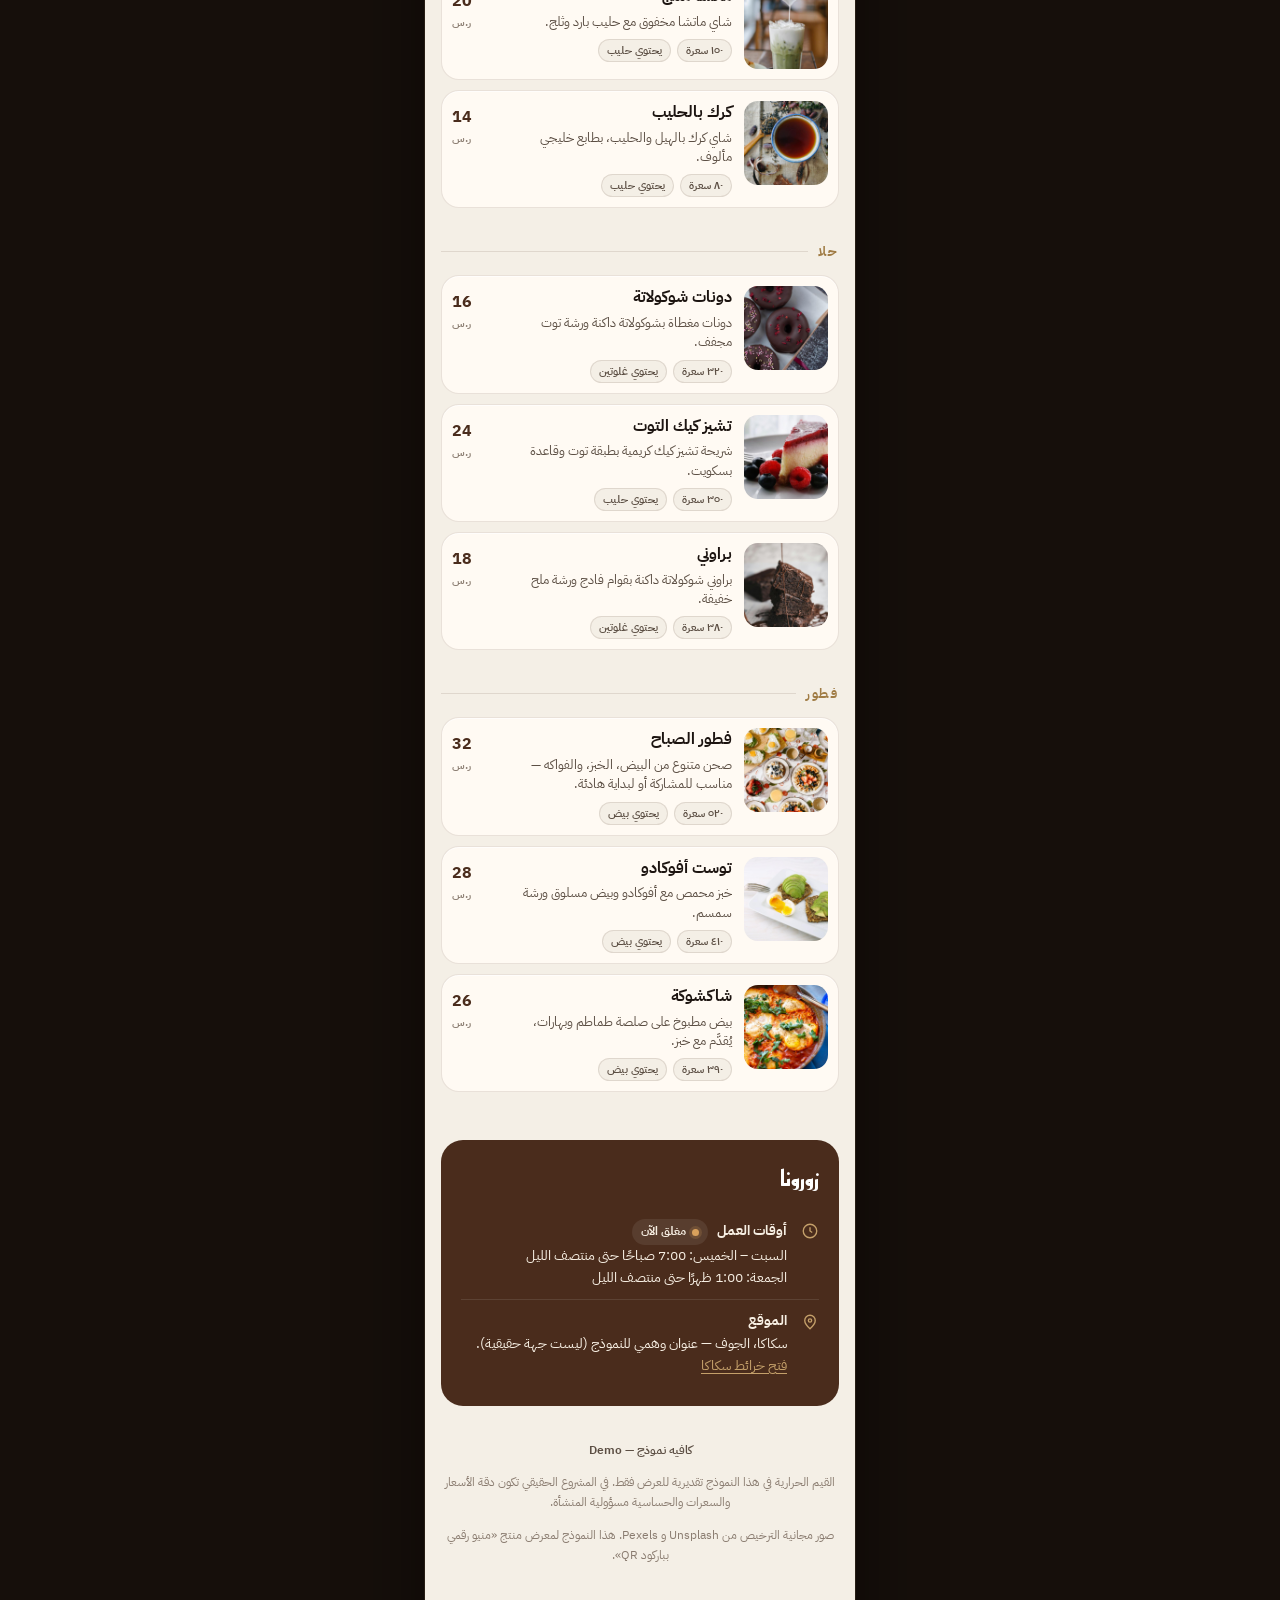
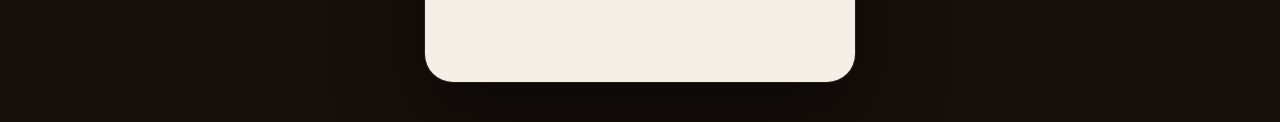
==== commit e19ac0b3: "Restructure demo onto /demo with JSON menu data, keep root QR working" ====
--- a/index.html
+++ b/index.html
@@ -2,304 +2,29 @@
 <html lang="ar" dir="rtl">
 <head>
   <meta charset="utf-8">
-  <meta name="viewport" content="width=device-width, initial-scale=1, viewport-fit=cover">
+  <meta name="viewport" content="width=device-width, initial-scale=1">
   <meta name="theme-color" content="#2a1b13">
   <meta name="description" content="نموذج حي لمنيو رقمي بباركود QR — كافيه نموذج (تجريبي، ليست منشأة حقيقية).">
-  <title data-ar="كافيه نموذج — منيو تجريبي" data-en="Namothaj Cafe — Demo Menu">كافيه نموذج — منيو تجريبي</title>
+  <title>كافيه نموذج — منيو تجريبي</title>
+  <link rel="canonical" href="https://abofahd6611-source.github.io/demo/">
   <link rel="icon" href="favicon.svg" type="image/svg+xml">
-  <link rel="preconnect" href="https://fonts.googleapis.com">
-  <link rel="preconnect" href="https://fonts.gstatic.com" crossorigin>
-  <link href="https://fonts.googleapis.com/css2?family=IBM+Plex+Sans+Arabic:wght@400;500;600;700&family=IBM+Plex+Sans:wght@400;500;600;700&family=Reem+Kufi:wght@500;600;700&display=swap" rel="stylesheet">
-  <link rel="stylesheet" href="css/styles.css">
+  <meta http-equiv="refresh" content="0; url=./demo/">
+  <style>
+    html, body { margin: 0; background: #160f0b; color: #f3e6d0; font-family: "IBM Plex Sans Arabic", "Segoe UI", Tahoma, sans-serif; }
+    .wrap { min-height: 100vh; display: grid; place-items: center; padding: 24px; text-align: center; }
+    a { color: #c4a06a; }
+    p { line-height: 1.7; }
+  </style>
+  <script>
+    (function () {
+      var target = "./demo/" + (location.search || "") + (location.hash || "");
+      location.replace(target);
+    })();
+  </script>
 </head>
 <body>
-  <div class="app">
-    <div class="demo-banner" data-ar="نموذج تجريبي — ليست منشأة حقيقية · Demo only" data-en="Demo only — not a real venue · نموذج تجريبي">نموذج تجريبي — ليست منشأة حقيقية · Demo only</div>
-
-    <header class="topbar">
-      <a class="brand" href="#top" id="top">
-        <svg class="brand-mark" viewBox="0 0 64 64" aria-hidden="true">
-          <rect width="64" height="64" rx="14" fill="#4A2C1C"/>
-          <path fill="#C4A06A" d="M18 28h22c0 8-5 16-11 16s-11-8-11-16zm22 2h3.5c3 0 5 2.2 5 5s-2 5-5 5H40"/>
-          <rect x="22" y="48" width="16" height="3" rx="1.5" fill="#E8E0D2"/>
-        </svg>
-        <span class="brand-name">
-          <span data-ar="نَموذَج" data-en="Namothaj">نَموذَج</span>
-          <small>CAFE · DEMO</small>
-        </span>
-      </a>
-      <button type="button" class="lang-toggle" id="lang-toggle" aria-pressed="false" data-ar="English" data-en="العربية" data-ar-aria="Switch to English" data-en-aria="التبديل إلى العربية">English</button>
-    </header>
-
-    <section class="hero">
-      <img class="hero-bg" src="images/hero.jpg" alt="" width="1200" height="1500">
-      <div>
-        <span class="hero-kicker" data-ar="منيو رقمي بباركود QR" data-en="Digital QR menu">منيو رقمي بباركود QR</span>
-        <h1 data-ar="كافيه نموذج" data-en="Namothaj Cafe">كافيه نموذج</h1>
-        <p class="subname">DEMO CAFE</p>
-        <p class="lead" data-ar="قهوة مختصة ومنيو يُفتح من الكاميرا — بدون تطبيق، وبلا اشتراك شهري إلزامي." data-en="Specialty coffee and a menu that opens from your camera — no app, and no mandatory monthly fee.">قهوة مختصة ومنيو يُفتح من الكاميرا — بدون تطبيق، وبلا اشتراك شهري إلزامي.</p>
-      </div>
-    </section>
-
-    <nav class="cats" aria-label="أقسام المنيو">
-      <div class="cats-row">
-        <a href="#coffee" class="is-active" data-ar="قهوة مختصة" data-en="Specialty coffee">قهوة مختصة</a>
-        <a href="#cold" data-ar="مشروبات باردة" data-en="Cold drinks">مشروبات باردة</a>
-        <a href="#dessert" data-ar="حلا" data-en="Desserts">حلا</a>
-        <a href="#breakfast" data-ar="فطور" data-en="Breakfast">فطور</a>
-      </div>
-    </nav>
-
-    <main>
-      <section class="section" id="coffee">
-        <h2 data-ar="قهوة مختصة" data-en="Specialty coffee">قهوة مختصة</h2>
-
-        <article class="item">
-          <img src="images/v60.jpg" alt="" width="720" height="720" loading="eager">
-          <div class="item-body">
-            <h3 data-ar="V60 قهوة مختصة" data-en="V60 pour-over">V60 قهوة مختصة</h3>
-            <p data-ar="تحضير يدوي بكأس V60، نكهة زهرية وحلاوة خفيفة." data-en="Hand-brewed in a V60, floral with a gentle sweetness.">تحضير يدوي بكأس V60، نكهة زهرية وحلاوة خفيفة.</p>
-            <div class="meta">
-              <span class="kcal"><span data-ar="٥ سعرات" data-en="5 kcal">٥ سعرات</span></span>
-              <span class="tag" data-ar="بدون حليب" data-en="Dairy-free">بدون حليب</span>
-            </div>
-          </div>
-          <div class="price">18<span class="unit" data-ar="ر.س" data-en="SAR">ر.س</span></div>
-        </article>
-
-        <article class="item">
-          <img src="images/espresso.jpg" alt="" width="720" height="720" loading="lazy">
-          <div class="item-body">
-            <h3 data-ar="إسبريسو" data-en="Espresso">إسبريسو</h3>
-            <p data-ar="شوت مكثف بتحميص متوسط، مناسب لبداية اليوم." data-en="A concentrated shot with a medium roast, made for the start of the day.">شوت مكثف بتحميص متوسط، مناسب لبداية اليوم.</p>
-            <div class="meta">
-              <span class="kcal"><span data-ar="٥ سعرات" data-en="5 kcal">٥ سعرات</span></span>
-              <span class="tag" data-ar="بدون حليب" data-en="Dairy-free">بدون حليب</span>
-            </div>
-          </div>
-          <div class="price">12<span class="unit" data-ar="ر.س" data-en="SAR">ر.س</span></div>
-        </article>
-
-        <article class="item">
-          <img src="images/cappuccino.jpg" alt="" width="720" height="720" loading="lazy">
-          <div class="item-body">
-            <h3 data-ar="كابتشينو" data-en="Cappuccino">كابتشينو</h3>
-            <p data-ar="إسبريسو وحليب مبخّر ورغوة ناعمة بتوازن كلاسيكي." data-en="Espresso, steamed milk, and soft foam in a classic balance.">إسبريسو وحليب مبخّر ورغوة ناعمة بتوازن كلاسيكي.</p>
-            <div class="meta">
-              <span class="kcal"><span data-ar="٩٠ سعرة" data-en="90 kcal">٩٠ سعرة</span></span>
-              <span class="tag" data-ar="يحتوي حليب" data-en="Contains milk">يحتوي حليب</span>
-            </div>
-          </div>
-          <div class="price">16<span class="unit" data-ar="ر.س" data-en="SAR">ر.س</span></div>
-        </article>
-
-        <article class="item">
-          <img src="images/spanish-latte.jpg" alt="" width="720" height="720" loading="lazy">
-          <div class="item-body">
-            <h3 data-ar="لاتيه إسباني" data-en="Spanish latte">لاتيه إسباني</h3>
-            <p data-ar="إسبريسو مع حليب مكثف محلى، كريمي وحلو باعتدال." data-en="Espresso with sweetened condensed milk — creamy and gently sweet.">إسبريسو مع حليب مكثف محلى، كريمي وحلو باعتدال.</p>
-            <div class="meta">
-              <span class="kcal"><span data-ar="١٨٠ سعرة" data-en="180 kcal">١٨٠ سعرة</span></span>
-              <span class="tag" data-ar="يحتوي حليب" data-en="Contains milk">يحتوي حليب</span>
-            </div>
-          </div>
-          <div class="price">19<span class="unit" data-ar="ر.س" data-en="SAR">ر.س</span></div>
-        </article>
-      </section>
-
-      <section class="section" id="cold">
-        <h2 data-ar="مشروبات باردة" data-en="Cold drinks">مشروبات باردة</h2>
-
-        <article class="item">
-          <img src="images/iced-latte.jpg" alt="" width="720" height="720" loading="lazy">
-          <div class="item-body">
-            <h3 data-ar="آيس لاتيه" data-en="Iced latte">آيس لاتيه</h3>
-            <p data-ar="إسبريسو على حليب بارد وثلج، منعش طوال اليوم." data-en="Espresso over cold milk and ice — refreshing all day.">إسبريسو على حليب بارد وثلج، منعش طوال اليوم.</p>
-            <div class="meta">
-              <span class="kcal"><span data-ar="١٤٠ سعرة" data-en="140 kcal">١٤٠ سعرة</span></span>
-              <span class="tag" data-ar="يحتوي حليب" data-en="Contains milk">يحتوي حليب</span>
-            </div>
-          </div>
-          <div class="price">18<span class="unit" data-ar="ر.س" data-en="SAR">ر.س</span></div>
-        </article>
-
-        <article class="item">
-          <img src="images/berry.jpg" alt="" width="720" height="720" loading="lazy">
-          <div class="item-body">
-            <h3 data-ar="موهيتو ليمون" data-en="Lemon mint cooler">موهيتو ليمون</h3>
-            <p data-ar="ليمون ونعناع وصودا، مشروب منعش بدون كحول." data-en="Lemon, mint, and soda — a refreshing non-alcoholic cooler.">ليمون ونعناع وصودا، مشروب منعش بدون كحول.</p>
-            <div class="meta">
-              <span class="kcal"><span data-ar="٩٠ سعرة" data-en="90 kcal">٩٠ سعرة</span></span>
-              <span class="tag" data-ar="بدون حليب" data-en="Dairy-free">بدون حليب</span>
-            </div>
-          </div>
-          <div class="price">16<span class="unit" data-ar="ر.س" data-en="SAR">ر.س</span></div>
-        </article>
-
-        <article class="item">
-          <img src="images/matcha.jpg" alt="" width="720" height="720" loading="lazy">
-          <div class="item-body">
-            <h3 data-ar="ماتشا مثلج" data-en="Iced matcha">ماتشا مثلج</h3>
-            <p data-ar="شاي ماتشا مخفوق مع حليب بارد وثلج." data-en="Whisked matcha with cold milk and ice.">شاي ماتشا مخفوق مع حليب بارد وثلج.</p>
-            <div class="meta">
-              <span class="kcal"><span data-ar="١٥٠ سعرة" data-en="150 kcal">١٥٠ سعرة</span></span>
-              <span class="tag" data-ar="يحتوي حليب" data-en="Contains milk">يحتوي حليب</span>
-            </div>
-          </div>
-          <div class="price">20<span class="unit" data-ar="ر.س" data-en="SAR">ر.س</span></div>
-        </article>
-
-        <article class="item">
-          <img src="images/karak.jpg" alt="" width="720" height="720" loading="lazy">
-          <div class="item-body">
-            <h3 data-ar="كرك بالحليب" data-en="Karak chai">كرك بالحليب</h3>
-            <p data-ar="شاي كرك بالهيل والحليب، بطابع خليجي مألوف." data-en="Karak tea with cardamom and milk, in a familiar Gulf style.">شاي كرك بالهيل والحليب، بطابع خليجي مألوف.</p>
-            <div class="meta">
-              <span class="kcal"><span data-ar="٨٠ سعرة" data-en="80 kcal">٨٠ سعرة</span></span>
-              <span class="tag" data-ar="يحتوي حليب" data-en="Contains milk">يحتوي حليب</span>
-            </div>
-          </div>
-          <div class="price">14<span class="unit" data-ar="ر.س" data-en="SAR">ر.س</span></div>
-        </article>
-      </section>
-
-      <section class="section" id="dessert">
-        <h2 data-ar="حلا" data-en="Desserts">حلا</h2>
-
-        <article class="item">
-          <img src="images/donuts.jpg" alt="" width="720" height="720" loading="lazy">
-          <div class="item-body">
-            <h3 data-ar="دونات شوكولاتة" data-en="Chocolate donut">دونات شوكولاتة</h3>
-            <p data-ar="دونات مغطاة بشوكولاتة داكنة ورشة توت مجفف." data-en="A donut coated in dark chocolate with a sprinkle of dried berry.">دونات مغطاة بشوكولاتة داكنة ورشة توت مجفف.</p>
-            <div class="meta">
-              <span class="kcal"><span data-ar="٣٢٠ سعرة" data-en="320 kcal">٣٢٠ سعرة</span></span>
-              <span class="tag" data-ar="يحتوي غلوتين" data-en="Contains gluten">يحتوي غلوتين</span>
-            </div>
-          </div>
-          <div class="price">16<span class="unit" data-ar="ر.س" data-en="SAR">ر.س</span></div>
-        </article>
-
-        <article class="item">
-          <img src="images/cheesecake.jpg" alt="" width="720" height="720" loading="lazy">
-          <div class="item-body">
-            <h3 data-ar="تشيز كيك التوت" data-en="Berry cheesecake">تشيز كيك التوت</h3>
-            <p data-ar="شريحة تشيز كيك كريمية بطبقة توت وقاعدة بسكويت." data-en="A creamy cheesecake slice with a berry topping and biscuit base.">شريحة تشيز كيك كريمية بطبقة توت وقاعدة بسكويت.</p>
-            <div class="meta">
-              <span class="kcal"><span data-ar="٣٥٠ سعرة" data-en="350 kcal">٣٥٠ سعرة</span></span>
-              <span class="tag" data-ar="يحتوي حليب" data-en="Contains milk">يحتوي حليب</span>
-            </div>
-          </div>
-          <div class="price">24<span class="unit" data-ar="ر.س" data-en="SAR">ر.س</span></div>
-        </article>
-
-        <article class="item">
-          <img src="images/brownie.jpg" alt="" width="720" height="720" loading="lazy">
-          <div class="item-body">
-            <h3 data-ar="براوني" data-en="Brownie">براوني</h3>
-            <p data-ar="براوني شوكولاتة داكنة بقوام فادج ورشة ملح خفيفة." data-en="A dark chocolate fudge brownie with a light pinch of salt.">براوني شوكولاتة داكنة بقوام فادج ورشة ملح خفيفة.</p>
-            <div class="meta">
-              <span class="kcal"><span data-ar="٣٨٠ سعرة" data-en="380 kcal">٣٨٠ سعرة</span></span>
-              <span class="tag" data-ar="يحتوي غلوتين" data-en="Contains gluten">يحتوي غلوتين</span>
-            </div>
-          </div>
-          <div class="price">18<span class="unit" data-ar="ر.س" data-en="SAR">ر.س</span></div>
-        </article>
-      </section>
-
-      <section class="section" id="breakfast">
-        <h2 data-ar="فطور" data-en="Breakfast">فطور</h2>
-
-        <article class="item">
-          <img src="images/breakfast.jpg" alt="" width="720" height="720" loading="lazy">
-          <div class="item-body">
-            <h3 data-ar="فطور الصباح" data-en="Morning breakfast">فطور الصباح</h3>
-            <p data-ar="صحن متنوع من البيض، الخبز، والفواكه — مناسب للمشاركة أو لبداية هادئة." data-en="A mixed plate of eggs, bread, and fruit — good to share or to start slowly.">صحن متنوع من البيض، الخبز، والفواكه — مناسب للمشاركة أو لبداية هادئة.</p>
-            <div class="meta">
-              <span class="kcal"><span data-ar="٥٢٠ سعرة" data-en="520 kcal">٥٢٠ سعرة</span></span>
-              <span class="tag" data-ar="يحتوي بيض" data-en="Contains egg">يحتوي بيض</span>
-            </div>
-          </div>
-          <div class="price">32<span class="unit" data-ar="ر.س" data-en="SAR">ر.س</span></div>
-        </article>
-
-        <article class="item">
-          <img src="images/avocado.jpg" alt="" width="720" height="720" loading="lazy">
-          <div class="item-body">
-            <h3 data-ar="توست أفوكادو" data-en="Avocado toast">توست أفوكادو</h3>
-            <p data-ar="خبز محمص مع أفوكادو وبيض مسلوق ورشة سمسم." data-en="Toasted bread with avocado, boiled egg, and a sprinkle of sesame.">خبز محمص مع أفوكادو وبيض مسلوق ورشة سمسم.</p>
-            <div class="meta">
-              <span class="kcal"><span data-ar="٤١٠ سعرة" data-en="410 kcal">٤١٠ سعرة</span></span>
-              <span class="tag" data-ar="يحتوي بيض" data-en="Contains egg">يحتوي بيض</span>
-            </div>
-          </div>
-          <div class="price">28<span class="unit" data-ar="ر.س" data-en="SAR">ر.س</span></div>
-        </article>
-
-        <article class="item">
-          <img src="images/shakshuka.jpg" alt="" width="720" height="720" loading="lazy">
-          <div class="item-body">
-            <h3 data-ar="شاكشوكة" data-en="Shakshuka">شاكشوكة</h3>
-            <p data-ar="بيض مطبوخ على صلصة طماطم وبهارات، يُقدَّم مع خبز." data-en="Eggs simmered in a spiced tomato sauce, served with bread.">بيض مطبوخ على صلصة طماطم وبهارات، يُقدَّم مع خبز.</p>
-            <div class="meta">
-              <span class="kcal"><span data-ar="٣٩٠ سعرة" data-en="390 kcal">٣٩٠ سعرة</span></span>
-              <span class="tag" data-ar="يحتوي بيض" data-en="Contains egg">يحتوي بيض</span>
-            </div>
-          </div>
-          <div class="price">26<span class="unit" data-ar="ر.س" data-en="SAR">ر.س</span></div>
-        </article>
-      </section>
-    </main>
-
-    <section class="info" id="visit" aria-labelledby="visit-title">
-      <h2 id="visit-title" data-ar="زورونا" data-en="Visit us">زورونا</h2>
-      <div class="info-row">
-        <svg width="18" height="18" viewBox="0 0 24 24" fill="none" stroke="currentColor" stroke-width="1.8" aria-hidden="true"><circle cx="12" cy="12" r="9"/><path d="M12 7v5l3 2"/></svg>
-        <div>
-          <div>
-            <strong data-ar="أوقات العمل" data-en="Opening hours">أوقات العمل</strong>
-            <span class="status" id="open-status"><span class="dot"></span><span class="label">مفتوح الآن</span></span>
-          </div>
-          <div data-ar="السبت – الخميس: 7:00 صباحًا حتى منتصف الليل" data-en="Saturday–Thursday: 7:00 AM – midnight">السبت – الخميس: 7:00 صباحًا حتى منتصف الليل</div>
-          <div data-ar="الجمعة: 1:00 ظهرًا حتى منتصف الليل" data-en="Friday: 1:00 PM – midnight">الجمعة: 1:00 ظهرًا حتى منتصف الليل</div>
-        </div>
-      </div>
-      <div class="info-row">
-        <svg width="18" height="18" viewBox="0 0 24 24" fill="none" stroke="currentColor" stroke-width="1.8" aria-hidden="true"><path d="M12 21s7-6.2 7-11a7 7 0 1 0-14 0c0 4.8 7 11 7 11z"/><circle cx="12" cy="10" r="2.2"/></svg>
-        <div>
-          <strong data-ar="الموقع" data-en="Location">الموقع</strong>
-          <div data-ar="سكاكا، الجوف — عنوان وهمي للنموذج (ليست جهة حقيقية)." data-en="Sakaka, Al-Jawf — a fictional demo location (not a real venue).">سكاكا، الجوف — عنوان وهمي للنموذج (ليست جهة حقيقية).</div>
-          <a href="https://www.google.com/maps/search/?api=1&query=Sakaka%2C%20Al%20Jawf%2C%20Saudi%20Arabia" target="_blank" rel="noopener noreferrer" data-ar="فتح خرائط سكاكا" data-en="Open Sakaka on Maps">فتح خرائط سكاكا</a>
-        </div>
-      </div>
-    </section>
-
-    <footer class="site-footer">
-      <p><strong data-ar="كافيه نموذج — Demo" data-en="Namothaj Cafe — Demo">كافيه نموذج — Demo</strong></p>
-      <p data-ar="القيم الحرارية في هذا النموذج تقديرية للعرض فقط. في المشروع الحقيقي تكون دقة الأسعار والسعرات والحساسية مسؤولية المنشأة." data-en="Calorie values in this demo are estimates for display only. In a real project, the accuracy of prices, calories, and allergens is the venue’s responsibility.">القيم الحرارية في هذا النموذج تقديرية للعرض فقط. في المشروع الحقيقي تكون دقة الأسعار والسعرات والحساسية مسؤولية المنشأة.</p>
-      <p data-ar="صور مجانية الترخيص من Unsplash و Pexels. هذا النموذج لمعرض منتج «منيو رقمي بباركود QR»." data-en="Photos are free-licensed from Unsplash and Pexels. This page is a product demo for a digital QR menu.">صور مجانية الترخيص من Unsplash و Pexels. هذا النموذج لمعرض منتج «منيو رقمي بباركود QR».</p>
-    </footer>
+  <div class="wrap">
+    <p>جارٍ فتح المنيو…<br><a href="./demo/">منيو كافيه نموذج — النموذج التجريبي</a></p>
   </div>
-
-  <button type="button" class="wa-bar" data-open-wa data-ar-aria="طلب أو تواصل عبر واتساب" data-en-aria="Order or contact via WhatsApp">
-    <svg width="22" height="22" viewBox="0 0 24 24" fill="currentColor" aria-hidden="true"><path d="M20.5 3.5A11 11 0 0 0 3.2 17.8L2 22l4.3-1.1A11 11 0 0 0 12 23a11 11 0 0 0 8.5-19.5zM12 21a9 9 0 0 1-4.6-1.3l-.3-.2-2.6.7.7-2.5-.2-.3A9 9 0 1 1 12 21zm5-6.7c-.3-.1-1.6-.8-1.8-.9s-.4-.1-.6.1-.7.9-.8 1-.3.2-.6 0a7.3 7.3 0 0 1-2.1-1.3 8 8 0 0 1-1.5-1.8c-.2-.3 0-.4.1-.6l.3-.3.2-.3a.5.5 0 0 0 0-.5c0-.1-.6-1.4-.8-1.9s-.4-.4-.6-.4h-.5a1 1 0 0 0-.7.3 2.9 2.9 0 0 0-.9 2.2 5 5 0 0 0 1.1 2.6 11.4 11.4 0 0 0 4.4 3.9 5 5 0 0 0 2.3.7 2.8 2.8 0 0 0 1.8-.6 2.3 2.3 0 0 0 .5-1.6c0-.2 0-.3-.2-.4z"/></svg>
-    <span data-ar="اطلب أو تواصل عبر واتساب" data-en="Order or message on WhatsApp">اطلب أو تواصل عبر واتساب</span>
-  </button>
-
-  <div class="modal-backdrop" id="wa-modal" aria-hidden="true" role="dialog" aria-modal="true" aria-labelledby="wa-title">
-    <div class="modal">
-      <div class="grab" aria-hidden="true"></div>
-      <h3 id="wa-title" data-ar="نموذج تجريبي" data-en="This is a demo">نموذج تجريبي</h3>
-      <p data-ar="هذا كافيه وهمي للعرض. في المنيو الحقيقي يفتح الزر محادثة واتساب الخاصة بالمحل مباشرة، من غير أن ينزّل الزبون تطبيقًا إضافيًا." data-en="This cafe is fictional and for display only. On a real menu, this button opens the venue’s WhatsApp chat directly — no extra app to install.">هذا كافيه وهمي للعرض. في المنيو الحقيقي يفتح الزر محادثة واتساب الخاصة بالمحل مباشرة، من غير أن ينزّل الزبون تطبيقًا إضافيًا.</p>
-      <div class="modal-actions">
-        <a class="btn-wa" href="https://wa.me/?text=%D9%85%D8%B1%D8%AD%D8%A8%D8%A7%D8%8C%20%D8%A3%D8%B1%D9%8A%D8%AF%20%D8%A7%D9%84%D8%B7%D9%84%D8%A8%20%D9%85%D9%86%20%D9%85%D9%86%D9%8A%D9%88%20%D9%83%D8%A7%D9%81%D9%8A%D9%87%20%D9%86%D9%85%D9%88%D8%B0%D8%AC%20(%D9%86%D9%85%D9%88%D8%B0%D8%AC%20%D8%AA%D8%AC%D8%B1%D9%8A%D8%A8%D9%8A)" target="_blank" rel="noopener noreferrer" data-ar="تجربة واتساب" data-en="Try WhatsApp">تجربة واتساب</a>
-        <button type="button" class="btn-ghost" data-close-wa data-ar="إغلاق" data-en="Close">إغلاق</button>
-      </div>
-    </div>
-  </div>
-
-  <script src="js/images-1.js"></script>
-  <script src="js/images-2.js"></script>
-  <script src="js/images-3.js"></script>
-  <script src="js/app.js"></script>
 </body>
 </html>
